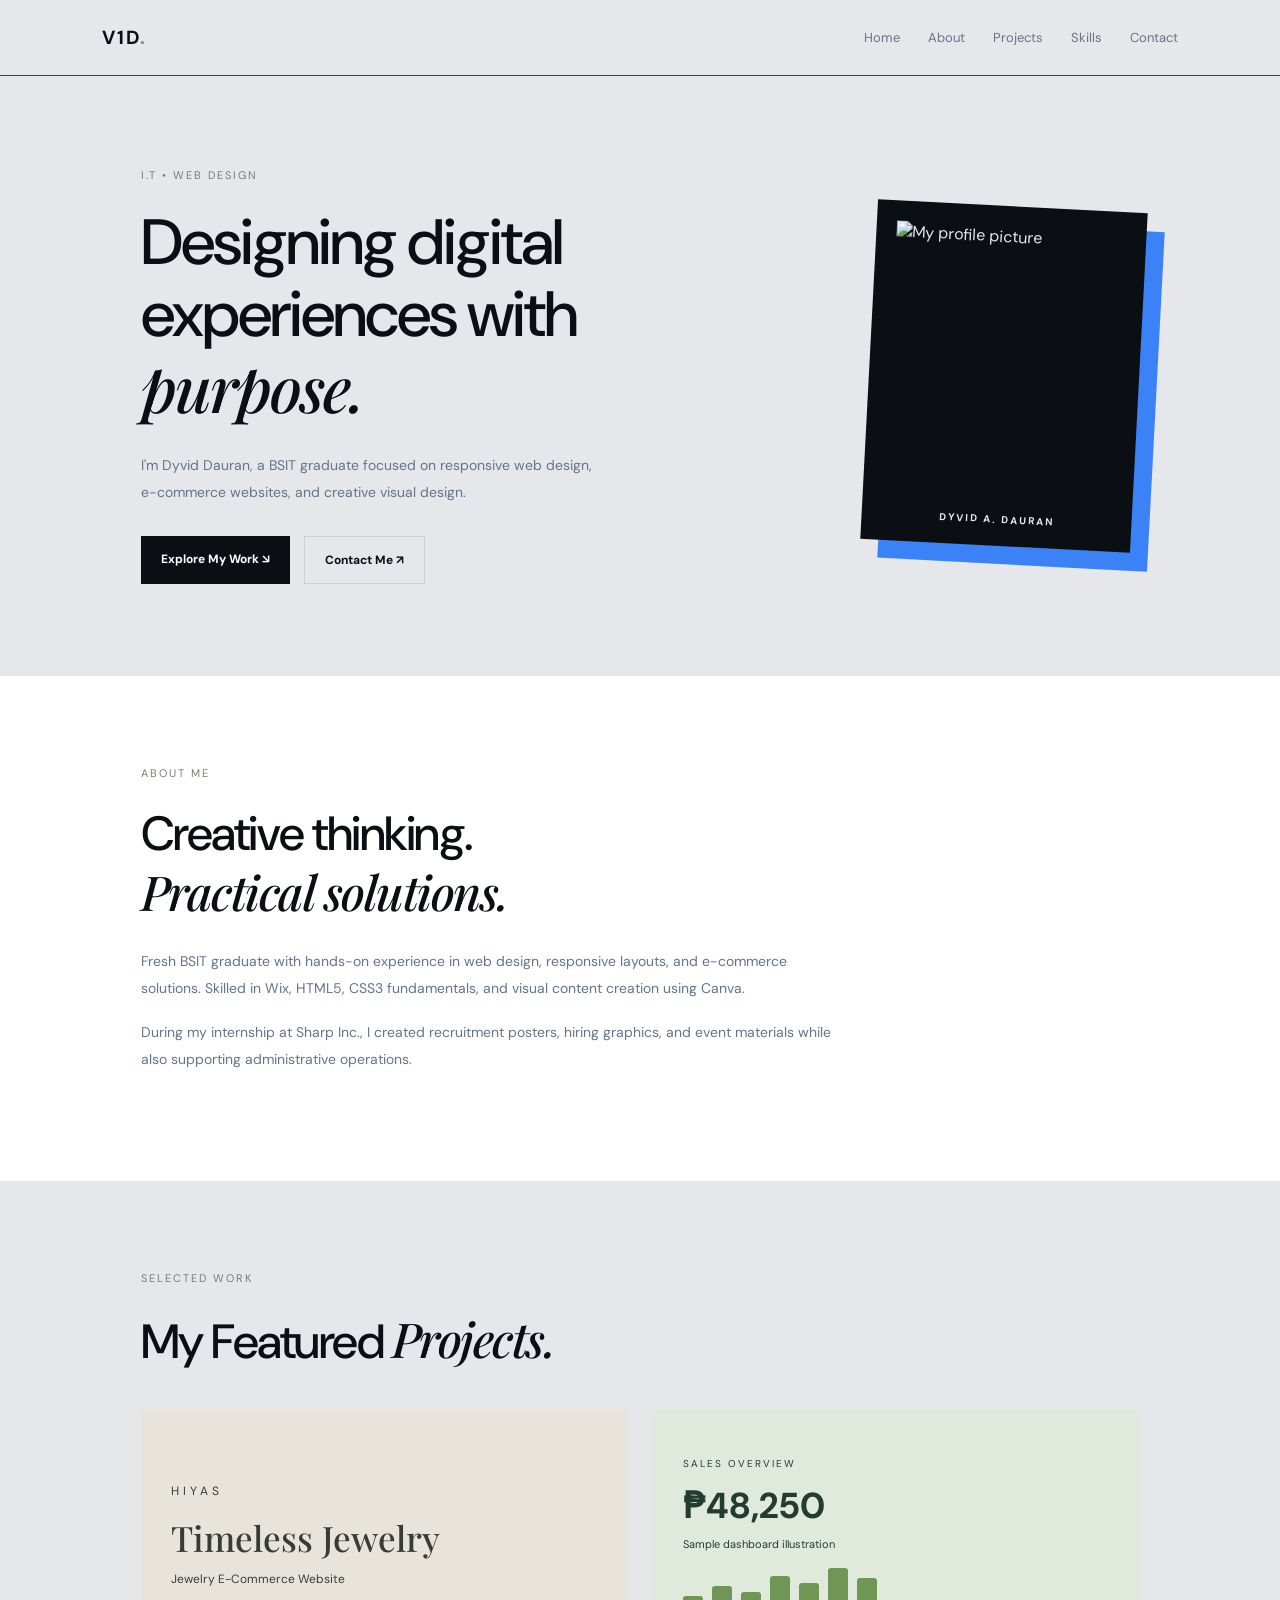
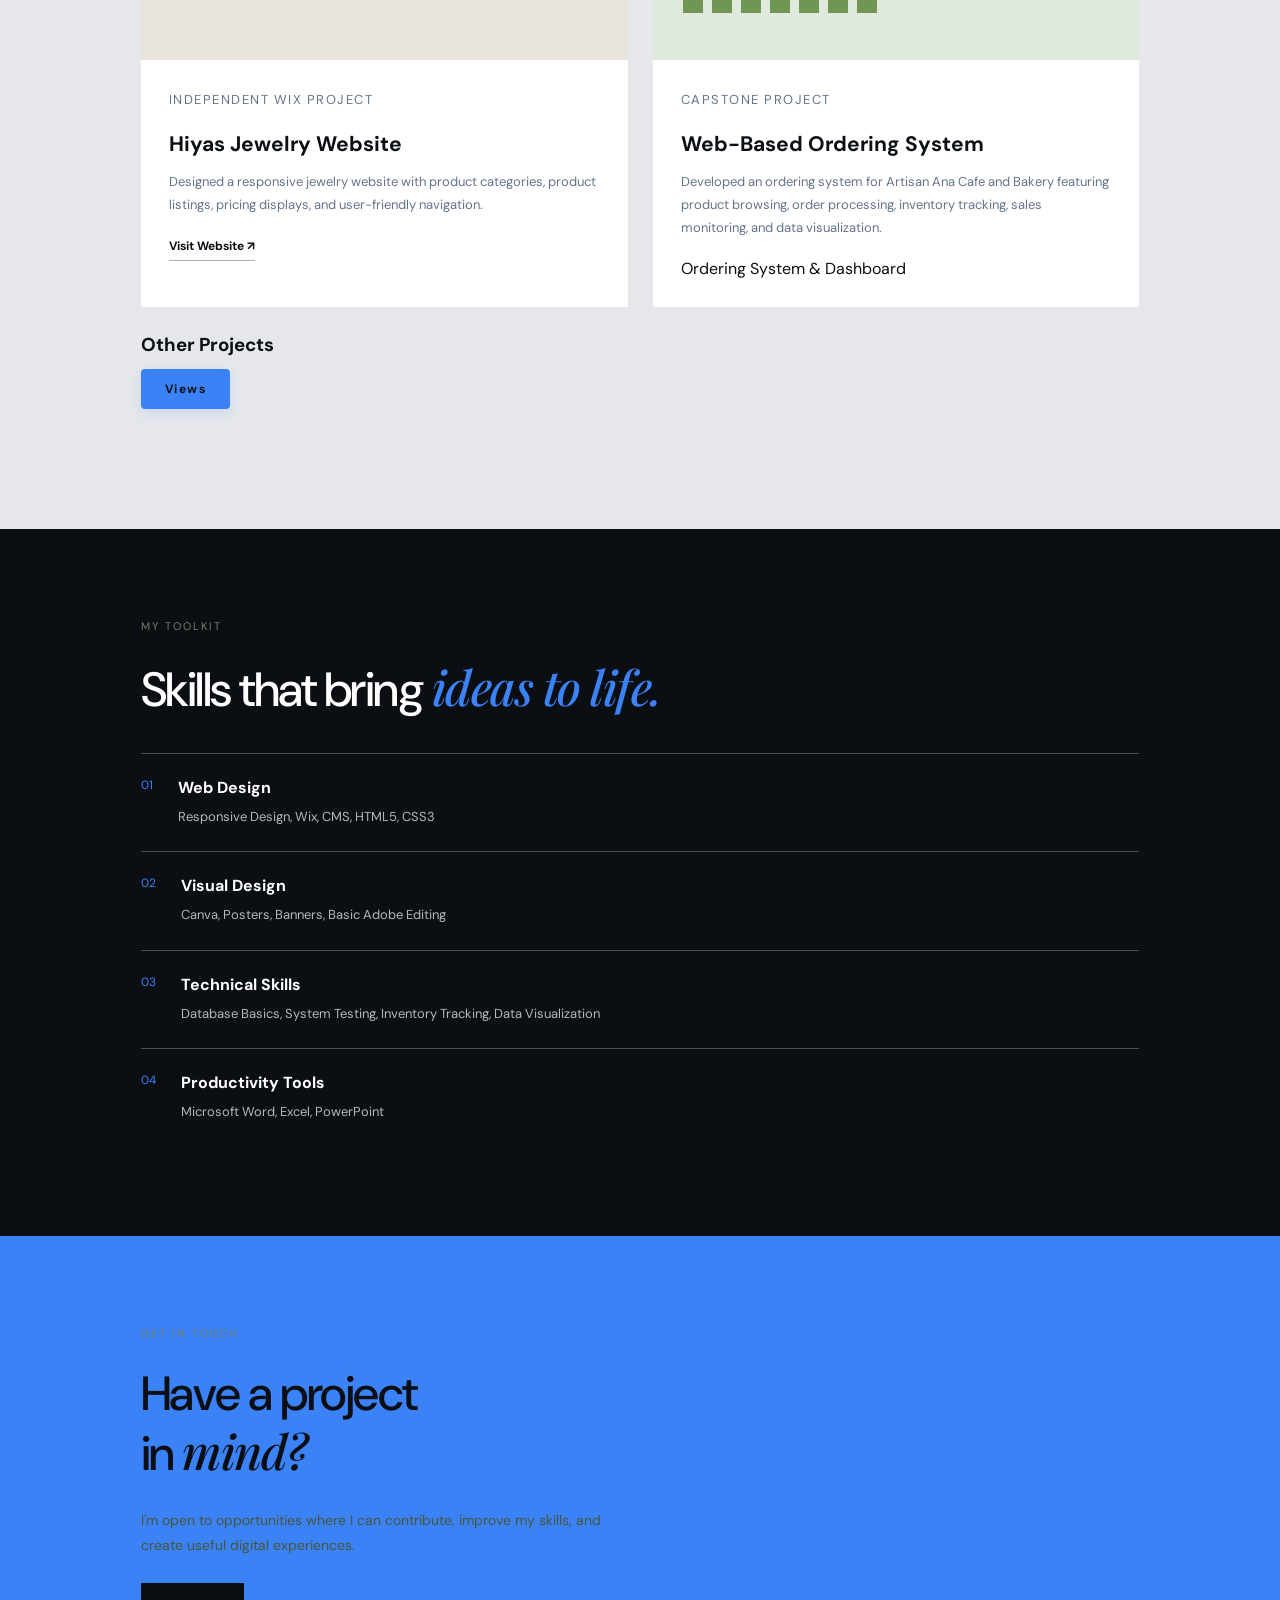
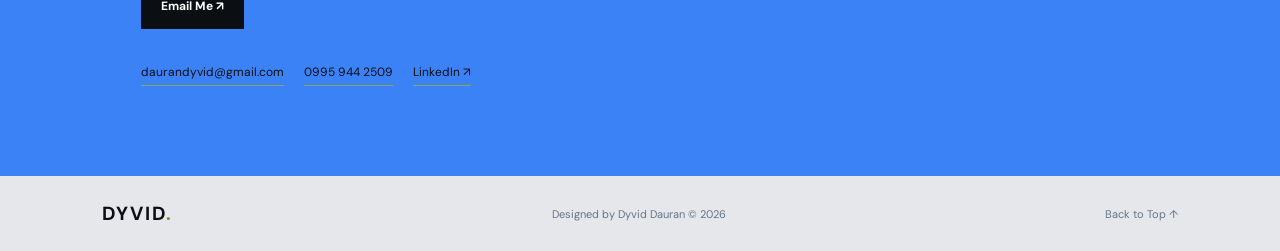
==== index.html @ 0f3e7b51 "Rename dyvid.html to index.html" ====
<!DOCTYPE html>
<html lang="en">
<head>
    <meta charset="UTF-8">
    <meta name="viewport" content="width=device-width, initial-scale=1.0">
    <title>Dyvid Dauran | Portfolio</title>
    <link rel="stylesheet" href="dyvid.css">
</head>
<body>

    <!-- Navigation -->
    <header>
        <a href="#home" class="logo">V1D<span>.</span></a>

        <nav>
            <a href="#home">Home</a>
            <a href="#about">About</a>
            <a href="#projects">Projects</a>
            <a href="#skills">Skills</a>
            <a href="#contact">Contact</a>
        </nav>
    </header>

    <!-- Hero Section -->
    <section class="hero" id="home">
        <div class="hero-content">
            <p class="eyebrow">I.T • WEB DESIGN</p>

            <h1>
                Designing digital<br>
                experiences with
                <em>purpose.</em>
            </h1>

            <p class="description">
                I'm Dyvid Dauran, a BSIT graduate focused on
                responsive web design, e-commerce websites,
                and creative visual design.
            </p>

            <div class="buttons">
                <a href="#projects" class="btn primary">
                    Explore My Work ↘
                </a>

                <a href="#contact" class="btn secondary">
                    Contact Me ↗
                </a>
            </div>
        </div>
<!-- Gawin itong Picture "Dyvid" -->        
        <div class="hero-card">
    <img src="Picture/me2.png"
         alt="My profile picture"
         class="profile-picture">

    <div class="card-bottom"><b>DYVID A. DAURAN</b></div>
</div>
    </section>

    <!-- About Section -->
    <section class="about section" id="about">
        <p class="section-label">ABOUT ME</p>

        <h2>Creative thinking.<br>
            <em>Practical solutions.</em>
        </h2>

        <p>
            Fresh BSIT graduate with hands-on experience in
            web design, responsive layouts, and e-commerce
            solutions. Skilled in Wix, HTML5, CSS3 fundamentals,
            and visual content creation using Canva.
        </p>

        <p>
            During my internship at Sharp Inc., I created
            recruitment posters, hiring graphics, and event
            materials while also supporting administrative
            operations.
        </p>
    </section>

    <!-- Projects Section -->
    <section class="projects section" id="projects">
        <p class="section-label">SELECTED WORK</p>
        <h2>My Featured <em>Projects.</em></h2>

        <div class="project-container">

            <article class="project">
                <div class="project-image jewelry">
                    <span>HIYAS</span>
                    <h3>Timeless Jewelry</h3>
                    <p>Jewelry E-Commerce Website</p>
                </div>

                <div class="project-info">
                    <p class="project-type">INDEPENDENT WIX PROJECT</p>
                    <h3>Hiyas Jewelry Website</h3>

                    <p>
                        Designed a responsive jewelry website
                        with product categories, product listings,
                        pricing displays, and user-friendly navigation.
                    </p>

                    <a href="https://daviddauran05.wixsite.com/hiyas"
                       target="_blank" rel="noopener"
                       class="project-link">
                        Visit Website ↗
                    </a>
                </div>
            </article>

            <article class="project">
                <div class="project-image dashboard">
                    <span>SALES OVERVIEW</span>
                    <h3>₱48,250</h3>
                    <p>Sample dashboard illustration</p>
                    <div class="chart-bars">
                        <i></i><i></i><i></i><i></i>
                        <i></i><i></i><i></i>
                    </div>
                </div>

                <div class="project-info">
                    <p class="project-type">CAPSTONE PROJECT</p>
                    <h3>Web-Based Ordering System</h3>

                    <p>
                        Developed an ordering system for Artisan
                        Ana Cafe and Bakery featuring product browsing,
                        order processing, inventory tracking,
                        sales monitoring, and data visualization.
                    </p>

                    <span>
                        Ordering System & Dashboard
                    </span>
                </div>
            </article>
            <!-- dito yung button para sa ibang project -->
<div class="projects-header-group">
    <h3>Other Projects</h3>
    <a href="projects.html" class="btn-link">
        <button class="modern-btn">Views</button>
    </a>
</div>

        </div>
    </section>

    <!-- Skills Section -->
    <section class="skills section" id="skills">
        <p class="section-label">MY TOOLKIT</p>
        <h2>Skills that bring <em>ideas to life.</em></h2>

        <div class="skill-list">
            <div class="skill">
                <span>01</span>
                <div>
                    <h3>Web Design</h3>
                    <p>Responsive Design, Wix, CMS, HTML5, CSS3</p>
                </div>
            </div>

            <div class="skill">
                <span>02</span>
                <div>
                    <h3>Visual Design</h3>
                    <p>Canva, Posters, Banners, Basic Adobe Editing</p>
                </div>
            </div>

            <div class="skill">
                <span>03</span>
                <div>
                    <h3>Technical Skills</h3>
                    <p>Database Basics, System Testing,
                       Inventory Tracking, Data Visualization</p>
                </div>
            </div>

            <div class="skill">
                <span>04</span>
                <div>
                    <h3>Productivity Tools</h3>
                    <p>Microsoft Word, Excel, PowerPoint</p>
                </div>
            </div>
        </div>
    </section>

    <!-- Contact Section -->
    <section class="contact section" id="contact">
        <p class="section-label">GET IN TOUCH</p>

        <h2>Have a project<br>in <em>mind?</em></h2>

        <p>
            I'm open to opportunities where I can contribute,
            improve my skills, and create useful digital experiences.
        </p>

        <a href="mailto:daurandyvid@gmail.com" class="btn primary">
            Email Me ↗
        </a>

        <div class="contact-details">
            <a href="mailto:daurandyvid@gmail.com">
                daurandyvid@gmail.com
            </a>

            <a href="tel:09959442509">0995 944 2509</a>

            <a href="https://www.linkedin.com/in/dyvid-dauran-5749a7404"
               target="_blank" rel="noopener">
                LinkedIn ↗
            </a>
        </div>
    </section>

    <!-- Footer -->
    <footer>
        <a href="#home" class="logo">DYVID<span>.</span></a>
        <p>Designed by Dyvid Dauran © 2026</p>
        <a href="#home">Back to Top ↑</a>
    </footer>

</body>
</html>
---- dyvid.css ----
/* GENERAL STYLES */
@import url('https://fonts.googleapis.com/css2?family=DM+Sans:wght@400;500;600;700&family=Playfair+Display:ital,wght@0,500;0,600;1,500&display=swap');

:root {
    --navy: #0B0F14;       /* Deep Navy */
    --cream: #E5E7EB;      /* Light Gray */
    --white: #FFFFFF;      /* White */
    --green: #3B82F6;      /* Electric Blue */
    --gray: #64748B;       /* Supporting Gray */
    --line: #334155;       /* Slate Blue */

    --charcoal: #1F2937;   /* Cards and Panels */
    --slate: #334155;      /* Secondary Color */
    --blue: #3B82F6;       /* Accent Color */
    --light-gray: #E5E7EB; /* Light Section Background */
}

* {
    margin: 0;
    padding: 0;
    box-sizing: border-box;
}

html {
    scroll-behavior: smooth;
    scroll-padding-top: 90px;
}

body {
    font-family: 'DM Sans', sans-serif;
    background: var(--cream);
    color: var(--navy);
}

a {
    text-decoration: none;
    color: inherit;
}

section {
    scroll-margin-top: 90px;
}

/* NAVIGATION */
header {
    display: flex;
    justify-content: space-between;
    align-items: center;
    padding: 25px 8%;
    border-bottom: 1px solid var(--line);
    position: sticky;
    top: 0;
    background: var(--cream);
    z-index: 10;
}

.logo {
    font-size: 19px;
    font-weight: 700;
    letter-spacing: 2px;
}

.logo span {
    color: #719b37;
}

nav {
    display: flex;
    gap: 28px;
}

nav a {
    font-size: 13px;
    color: var(--gray);
    transition: color 0.3s;
}

nav a:hover {
    color: var(--navy);
}

/* HERO */
.hero {
    min-height: 600px;
    padding: 85px 11%;
    display: flex;
    align-items: center;
    justify-content: space-between;
    gap: 45px;
}

.hero-content {
    max-width: 580px;
}

.eyebrow,
.section-label {
    font-size: 11px;
    letter-spacing: 2px;
    color: #74806d;
    margin-bottom: 25px;
}

h1 {
    font-size: clamp(40px, 5vw, 65px);
    font-weight: 500;
    line-height: 1.12;
    letter-spacing: -2px;
    margin-bottom: 25px;
}

h1 em,
h2 em {
    font-family: 'Playfair Display', serif;
    font-weight: 500;
}

.description {
    max-width: 460px;
    font-size: 14px;
    line-height: 1.9;
    color: var(--gray);
}

.buttons {
    display: flex;
    gap: 14px;
    margin-top: 30px;
    flex-wrap: wrap;
}

.btn {
    display: inline-block;
    padding: 15px 20px;
    font-size: 12px;
    font-weight: 700;
    transition: transform 0.3s;
}

.btn:hover {
    transform: translateY(-3px);
}

.primary {
    background: var(--navy);
    color: white;
}

.secondary {
    border: 1px solid #cbd0c8;
}

/* DECORATIVE HERO CARD */
.hero-card {
    background: var(--navy);
    color: var(--cream);
    width: 270px;
    height: 340px;
    padding: 20px;
    display: flex;
    flex-direction: column;
    justify-content: space-between;
    flex-shrink: 0;
    box-shadow: 18px 18px 0 var(--green);
    transform: rotate(3deg);
}

.card-bottom {
    display: flex;
    justify-content: center; 
    align-items: center;     
    text-align: center;      
    width: 100%;             
}

.card-top,
.card-bottom {
    font-size: 10px;
    letter-spacing: 2px;
}

.monogram {
    text-align: center;
    font-family: 'Playfair Display', serif;
    font-size: 115px;
    color: var(--green);
}

.monogram span {
    color: var(--cream);
    font-style: italic;
    font-size: 85px;
}

/* SECTION LAYOUT */
.section {
    padding: 90px 11%;
}

h2 {
    font-size: clamp(34px, 4vw, 48px);
    font-weight: 500;
    letter-spacing: -1.5px;
    line-height: 1.2;
    margin-bottom: 25px;
}

/* ABOUT */
.about {
    background: var(--white);
}

.about > p:not(.section-label) {
    max-width: 700px;
    color: var(--gray);
    font-size: 14px;
    line-height: 1.9;
    margin-bottom: 18px;
}

/* PROJECTS */
.project-container {
    display: grid;
    grid-template-columns: 1fr 1fr;
    gap: 25px;
    margin-top: 40px;
}

.project {
    background: var(--white);
    min-width: 0;
}

.project-image {
    height: 250px;
    padding: 30px;
    display: flex;
    flex-direction: column;
    justify-content: center;
    overflow: hidden;
}

.jewelry {
    background: #e8e4dc;
    color: #363d35;
}

.jewelry span {
    font-size: 12px;
    letter-spacing: 4px;
    margin-bottom: 15px;
}

.jewelry h3 {
    font-family: 'Playfair Display', serif;
    font-size: 35px;
    font-weight: 500;
}

.jewelry p {
    font-size: 12px;
    margin-top: 10px;
}

.dashboard {
    background: #dfe9dc;
    color: #243b32;
}

.dashboard > span {
    font-size: 10px;
    letter-spacing: 2px;
    margin-bottom: 12px;
}

.dashboard h3 {
    font-size: 36px;
    margin-bottom: 8px;
}

.dashboard p {
    font-size: 11px;
}

.chart-bars {
    height: 50px;
    display: flex;
    align-items: flex-end;
    gap: 9px;
    margin-top: 12px;
}

.chart-bars i {
    width: 20px;
    background: #6f9655;
    border-radius: 3px 3px 0 0;
}

.chart-bars i:nth-child(1) { height: 35%; }
.chart-bars i:nth-child(2) { height: 55%; }
.chart-bars i:nth-child(3) { height: 42%; }
.chart-bars i:nth-child(4) { height: 75%; }
.chart-bars i:nth-child(5) { height: 60%; }
.chart-bars i:nth-child(6) { height: 90%; }
.chart-bars i:nth-child(7) { height: 70%; }

.project-info {
    padding: 28px;
}

.project-type {
    font-size: 10px;
    letter-spacing: 1.5px;
    color: #7b857b;
    margin-bottom: 14px;
}

.project-info h3 {
    font-size: 21px;
    margin-bottom: 12px;
}

.project-info p {
    font-size: 13px;
    color: var(--gray);
    line-height: 1.8;
    margin-bottom: 18px;
}

.project-link {
    display: inline-block;
    font-size: 12px;
    font-weight: 700;
    border-bottom: 1px solid #a9b2a4;
    padding-bottom: 6px;
}

/* MODERN BUTTON DESIGN */
.btn-link {
    text-decoration: none;
    display: inline-block;
    margin-top: 15px;
}

.modern-btn {
    background: var(--green);
    color: var(--navy);
    font-family: 'DM Sans', sans-serif;
    font-size: 12px;
    font-weight: 700;
    letter-spacing: 1.5px;
    padding: 12px 24px;
    border: none;
    border-radius: 4px;
    cursor: pointer;
    transition: all 0.3s ease;
    box-shadow: 0 4px 12px rgba(59, 130, 246, 0.15);
}

.modern-btn:hover {
    transform: translateY(-3px);
    background: var(--navy);
    color: var(--white);
    box-shadow: 0 6px 16px rgba(11, 15, 20, 0.25);
}

.projects-header-group {
    display: flex;
    flex-direction: column;
    align-items: flex-start; /* Change to 'center' if you want everything centered */
    margin-bottom: 30px;
}

/* Adjusts spacing right above the button */
.projects-header-group .btn-link {
    margin-top: 12px;
}

/* SKILLS */
.skills {
    background: var(--navy);
    color: var(--white);
}

.skills h2 em {
    color: var(--green);
}

.skill-list {
    margin-top: 35px;
}

.skill {
    display: flex;
    gap: 25px;
    padding: 23px 0;
    border-top: 1px solid #465057;
}

.skill > span {
    color: var(--green);
    font-size: 12px;
}

.skill h3 {
    font-size: 16px;
    margin-bottom: 8px;
}

.skill p {
    color: #b1bab8;
    font-size: 13px;
    line-height: 1.7;
}

/* CONTACT */
.contact {
    background: var(--green);
}

.contact > p:not(.section-label) {
    max-width: 500px;
    color: #48563c;
    font-size: 14px;
    line-height: 1.8;
    margin-bottom: 25px;
}

.contact-details {
    display: flex;
    flex-wrap: wrap;
    gap: 20px;
    margin-top: 35px;
    font-size: 12px;
}

.contact-details a {
    border-bottom: 1px solid #8ca35c;
    padding-bottom: 5px;
}

/* FOOTER */
footer {
    padding: 25px 8%;
    display: flex;
    align-items: center;
    justify-content: space-between;
    gap: 20px;
    flex-wrap: wrap;
}

footer p,
footer > a:last-child {
    font-size: 11px;
    color: var(--gray);
}

/* MOBILE RESPONSIVE */
@media (max-width: 800px) {
    .hero {
        padding: 65px 7%;
        gap: 30px;
    }

    .hero-card {
        width: 220px;
        height: 290px;
    }

    .monogram {
        font-size: 90px;
    }

    .section {
        padding: 70px 7%;
    }

    .project-container {
        grid-template-columns: 1fr;
    }
}

@media (max-width: 560px) {
    header {
        padding: 20px 6%;
        flex-wrap: wrap;
        gap: 18px;
    }

    nav {
        width: 100%;
        gap: 15px;
        flex-wrap: wrap;
    }

    nav a {
        font-size: 12px;
    }

    .hero {
        flex-direction: column;
        align-items: flex-start;
    }

    .hero-card {
        align-self: center;
        margin: 25px 15px 15px 0;
    }

    .section {
        padding: 60px 6%;
    }

    .contact-details {
        flex-direction: column;
        align-items: flex-start;
    }

    footer {
        padding: 25px 6%;
    }
}
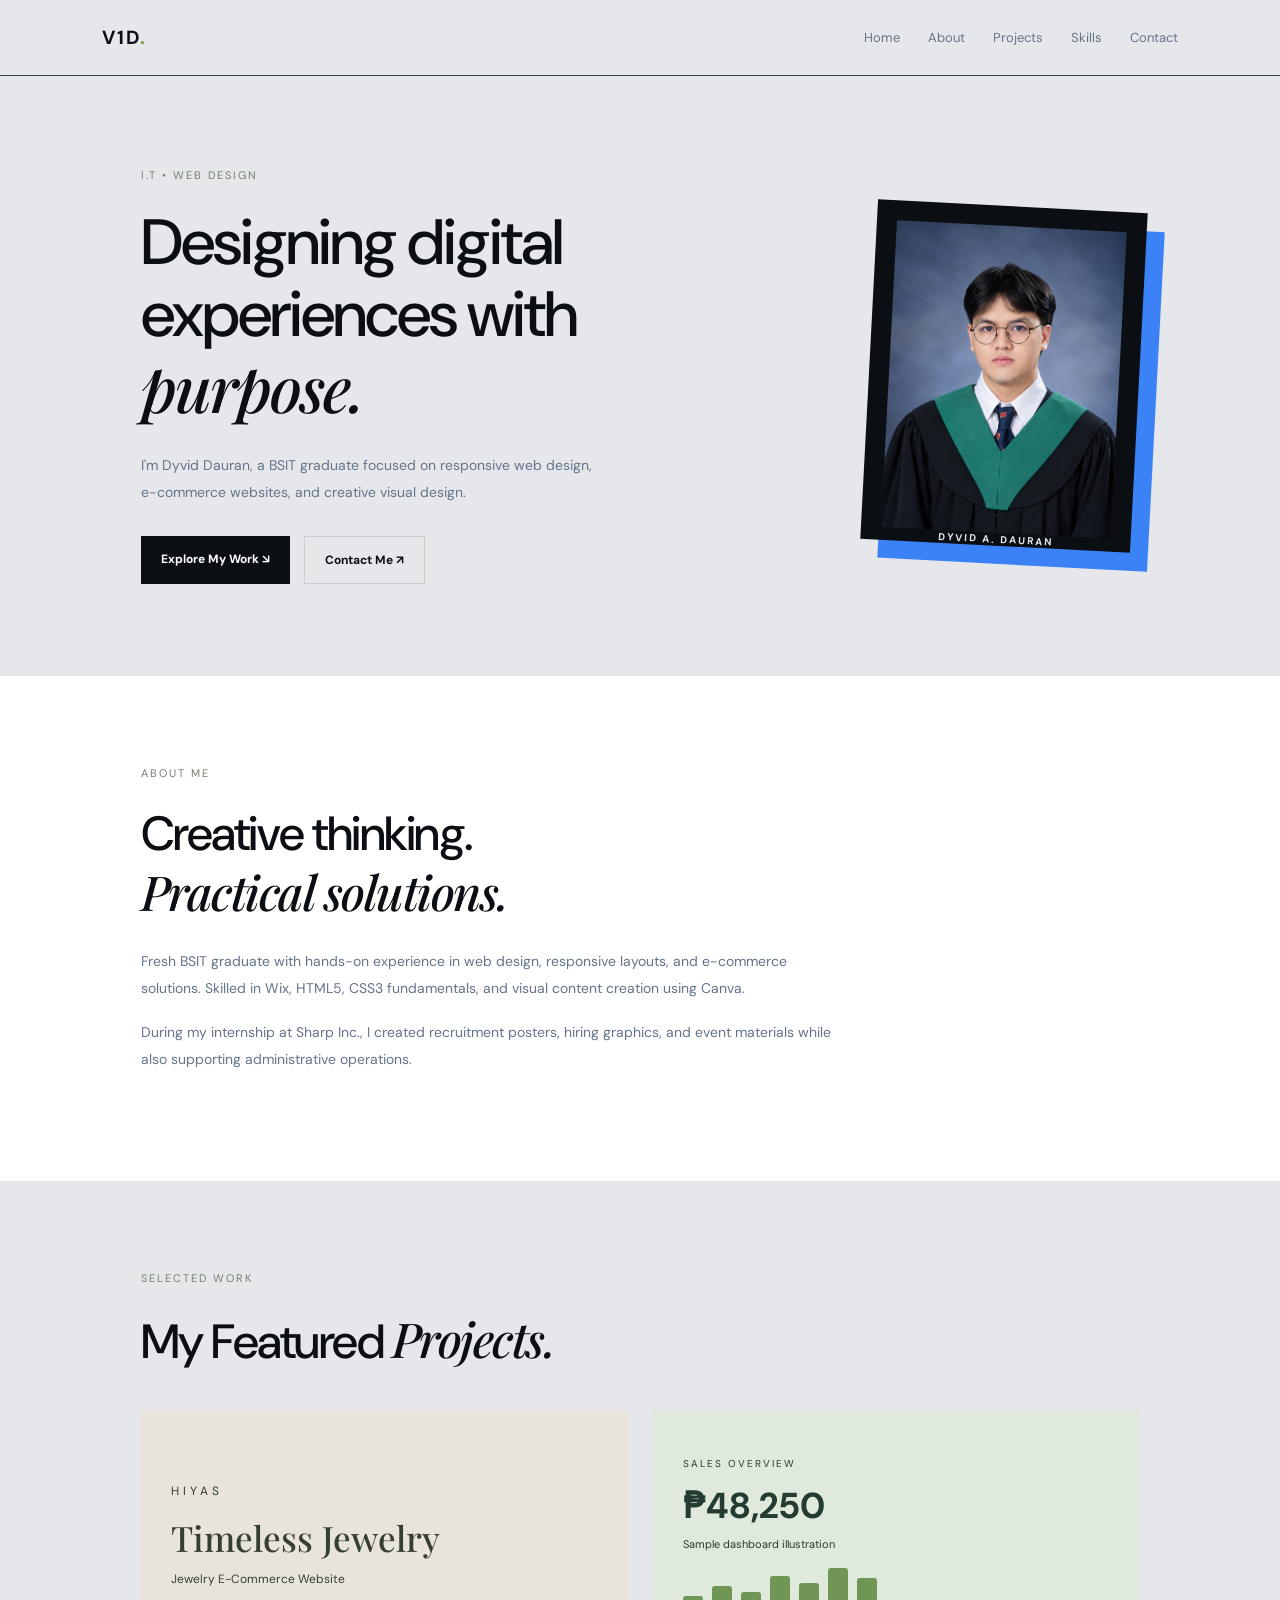
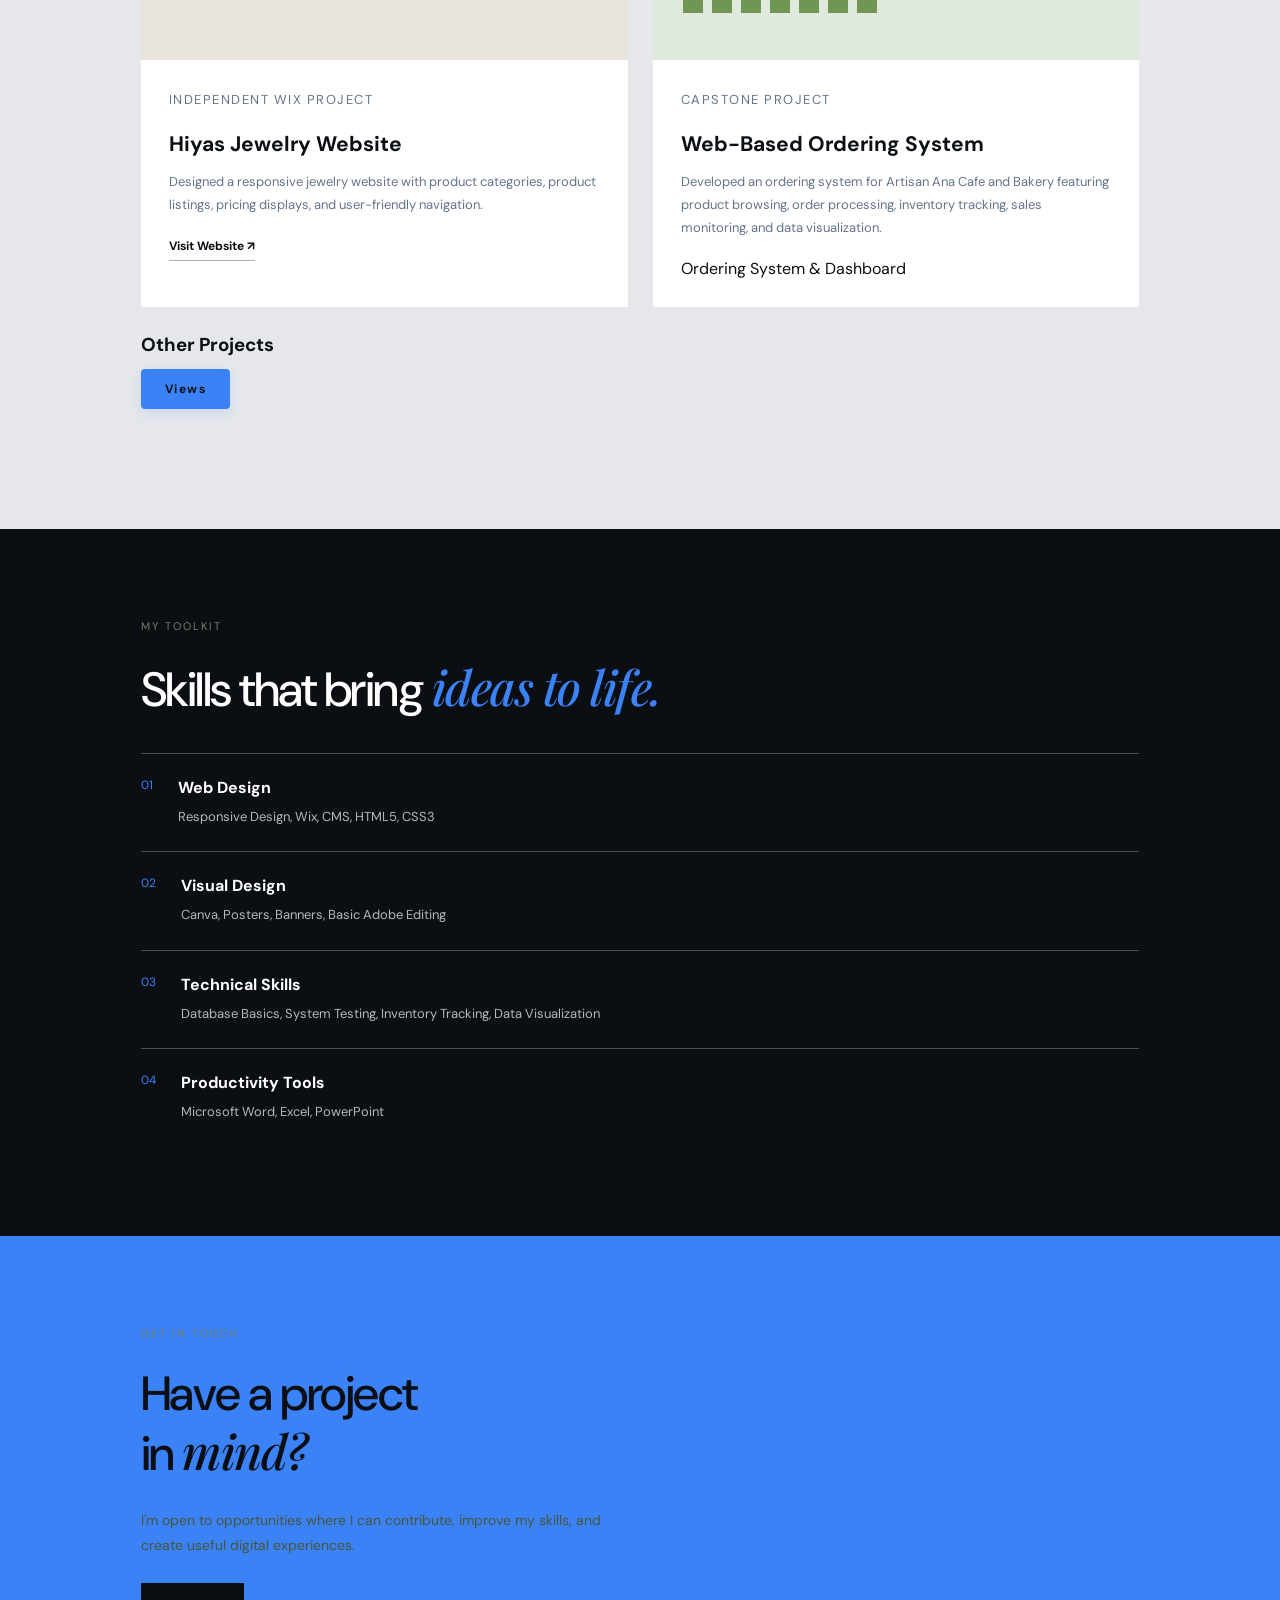
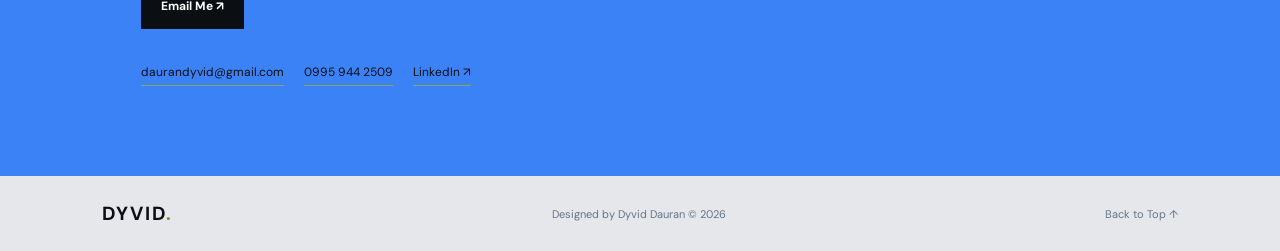
==== commit 0b54afef: "Update index.html" ====
--- a/index.html
+++ b/index.html
@@ -51,7 +51,7 @@
         </div>
 <!-- Gawin itong Picture "Dyvid" -->        
         <div class="hero-card">
-    <img src="Picture/me2.png"
+    <img src="me2.png"
          alt="My profile picture"
          class="profile-picture">
 
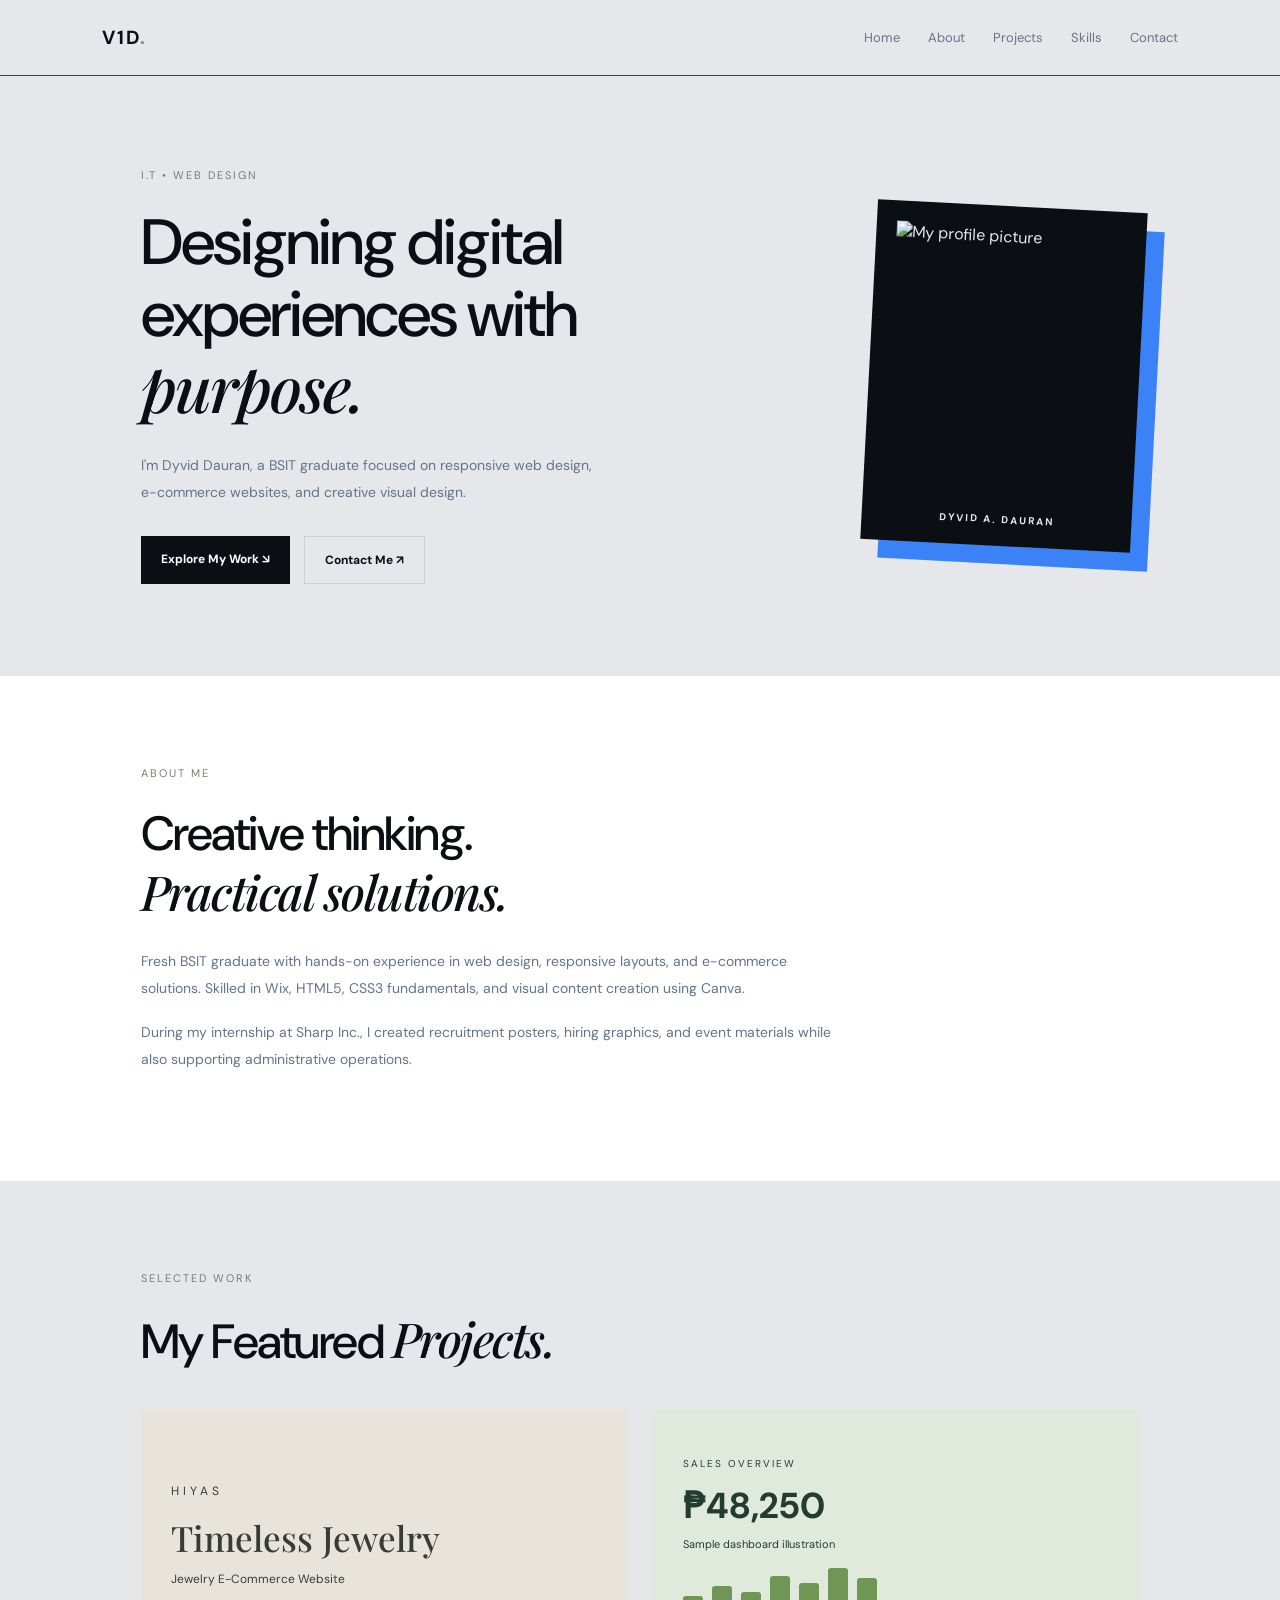
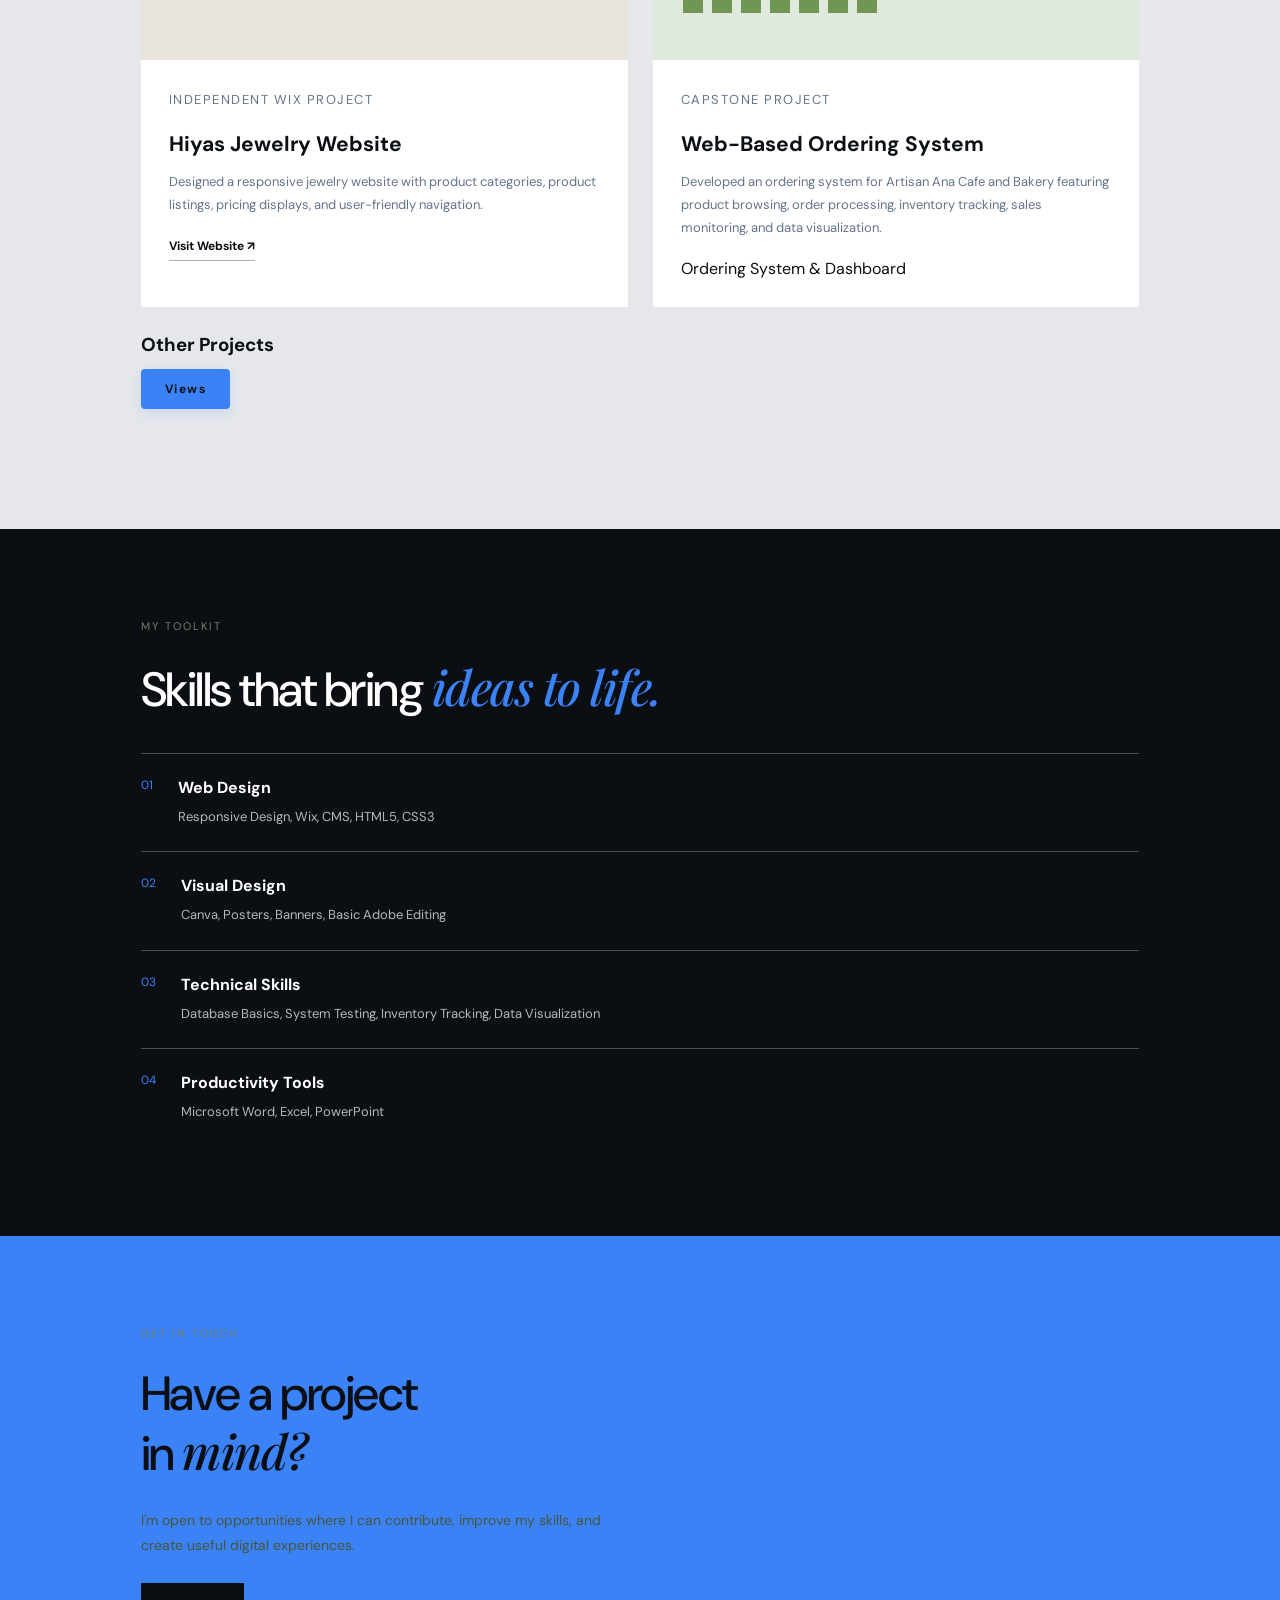
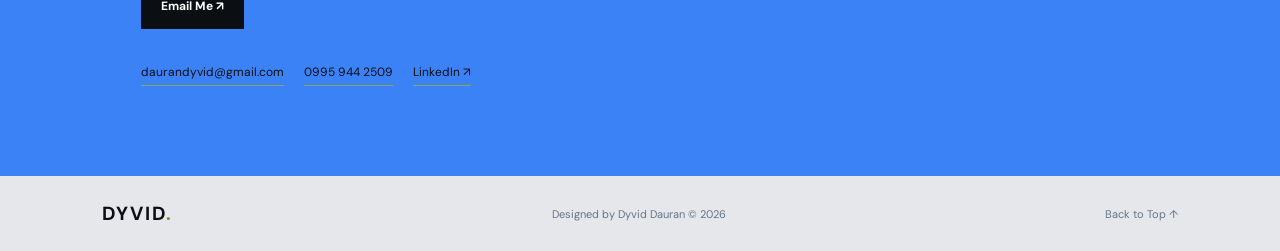
==== commit 85587f60: "Update index.html" ====
--- a/index.html
+++ b/index.html
@@ -51,7 +51,7 @@
         </div>
 <!-- Gawin itong Picture "Dyvid" -->        
         <div class="hero-card">
-    <img src="me2.png"
+    <img src="Picture/me2.png"
          alt="My profile picture"
          class="profile-picture">
 
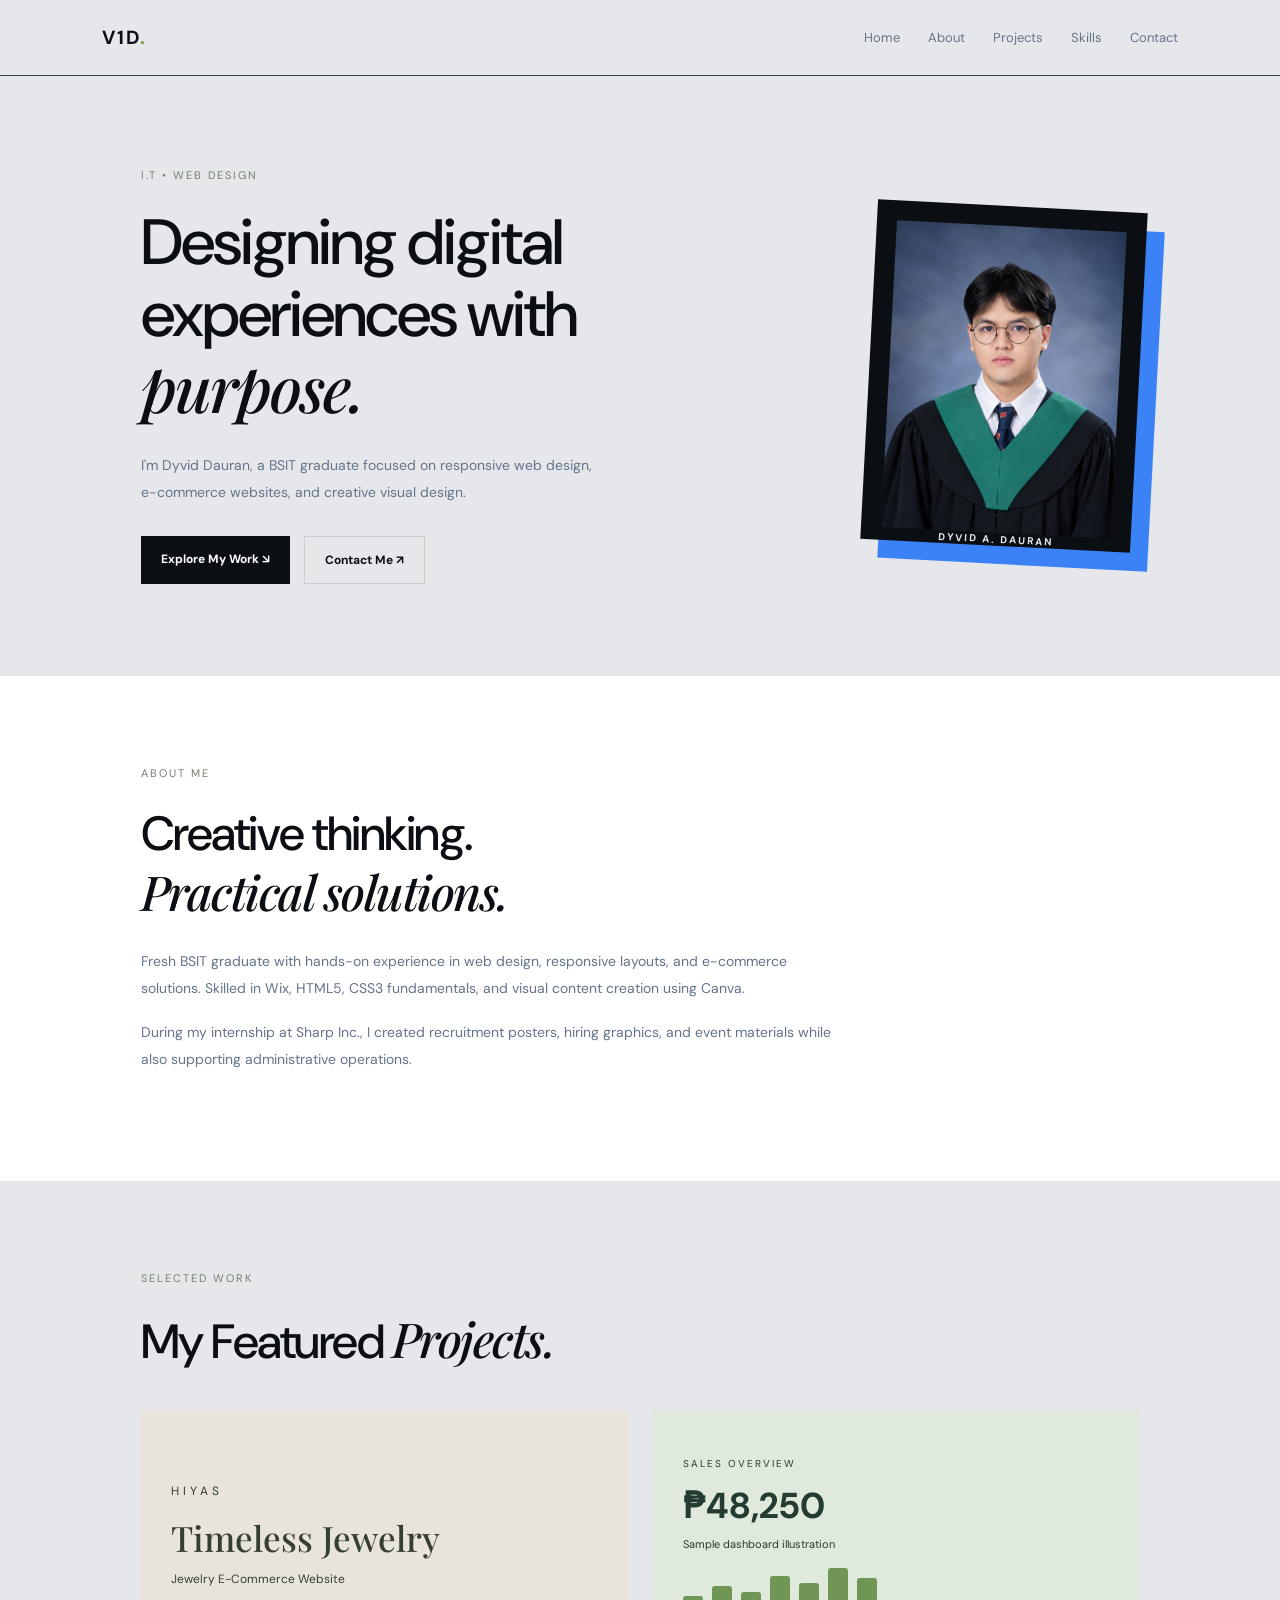
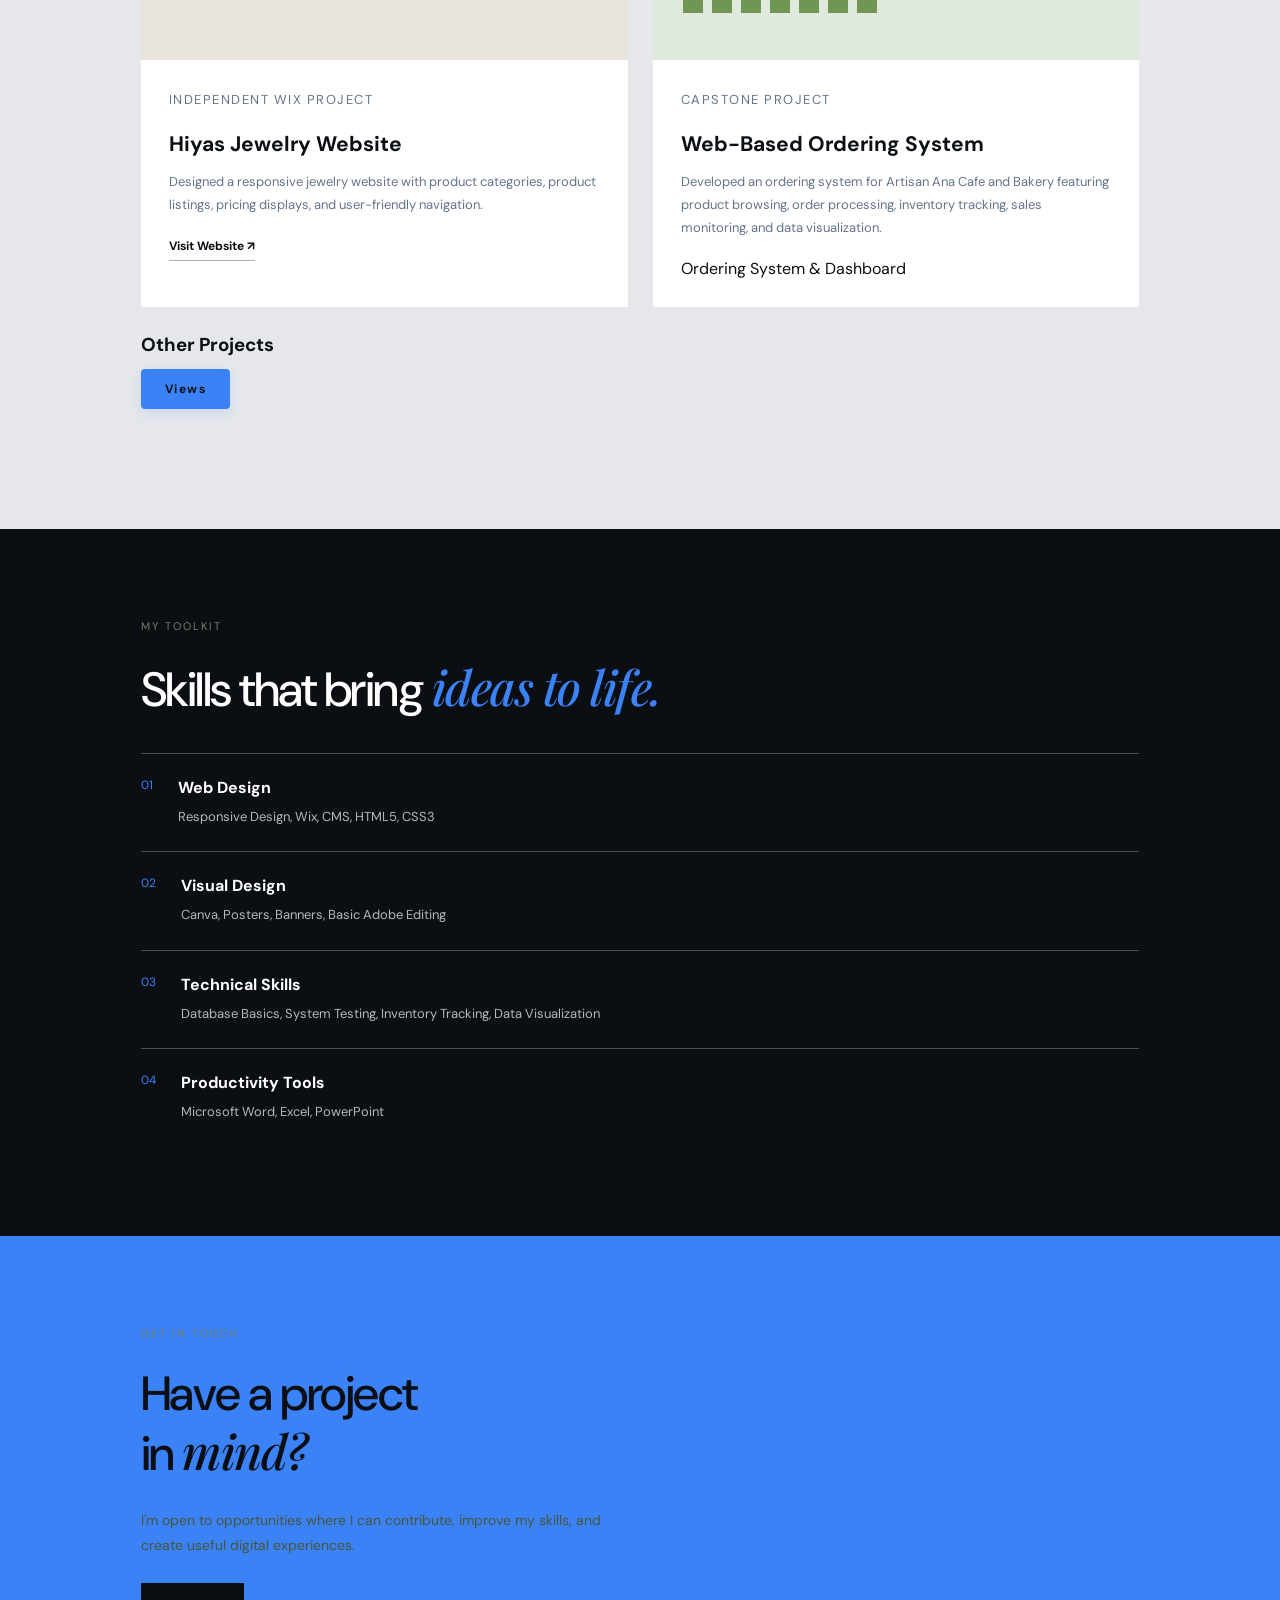
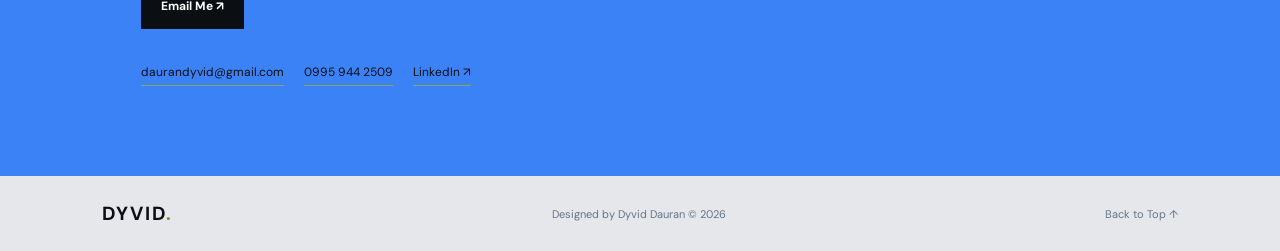
==== commit e66155db: "Update index.html" ====
--- a/index.html
+++ b/index.html
@@ -51,7 +51,7 @@
         </div>
 <!-- Gawin itong Picture "Dyvid" -->        
         <div class="hero-card">
-    <img src="Picture/me2.png"
+    <img src="me2.png"
          alt="My profile picture"
          class="profile-picture">
 
